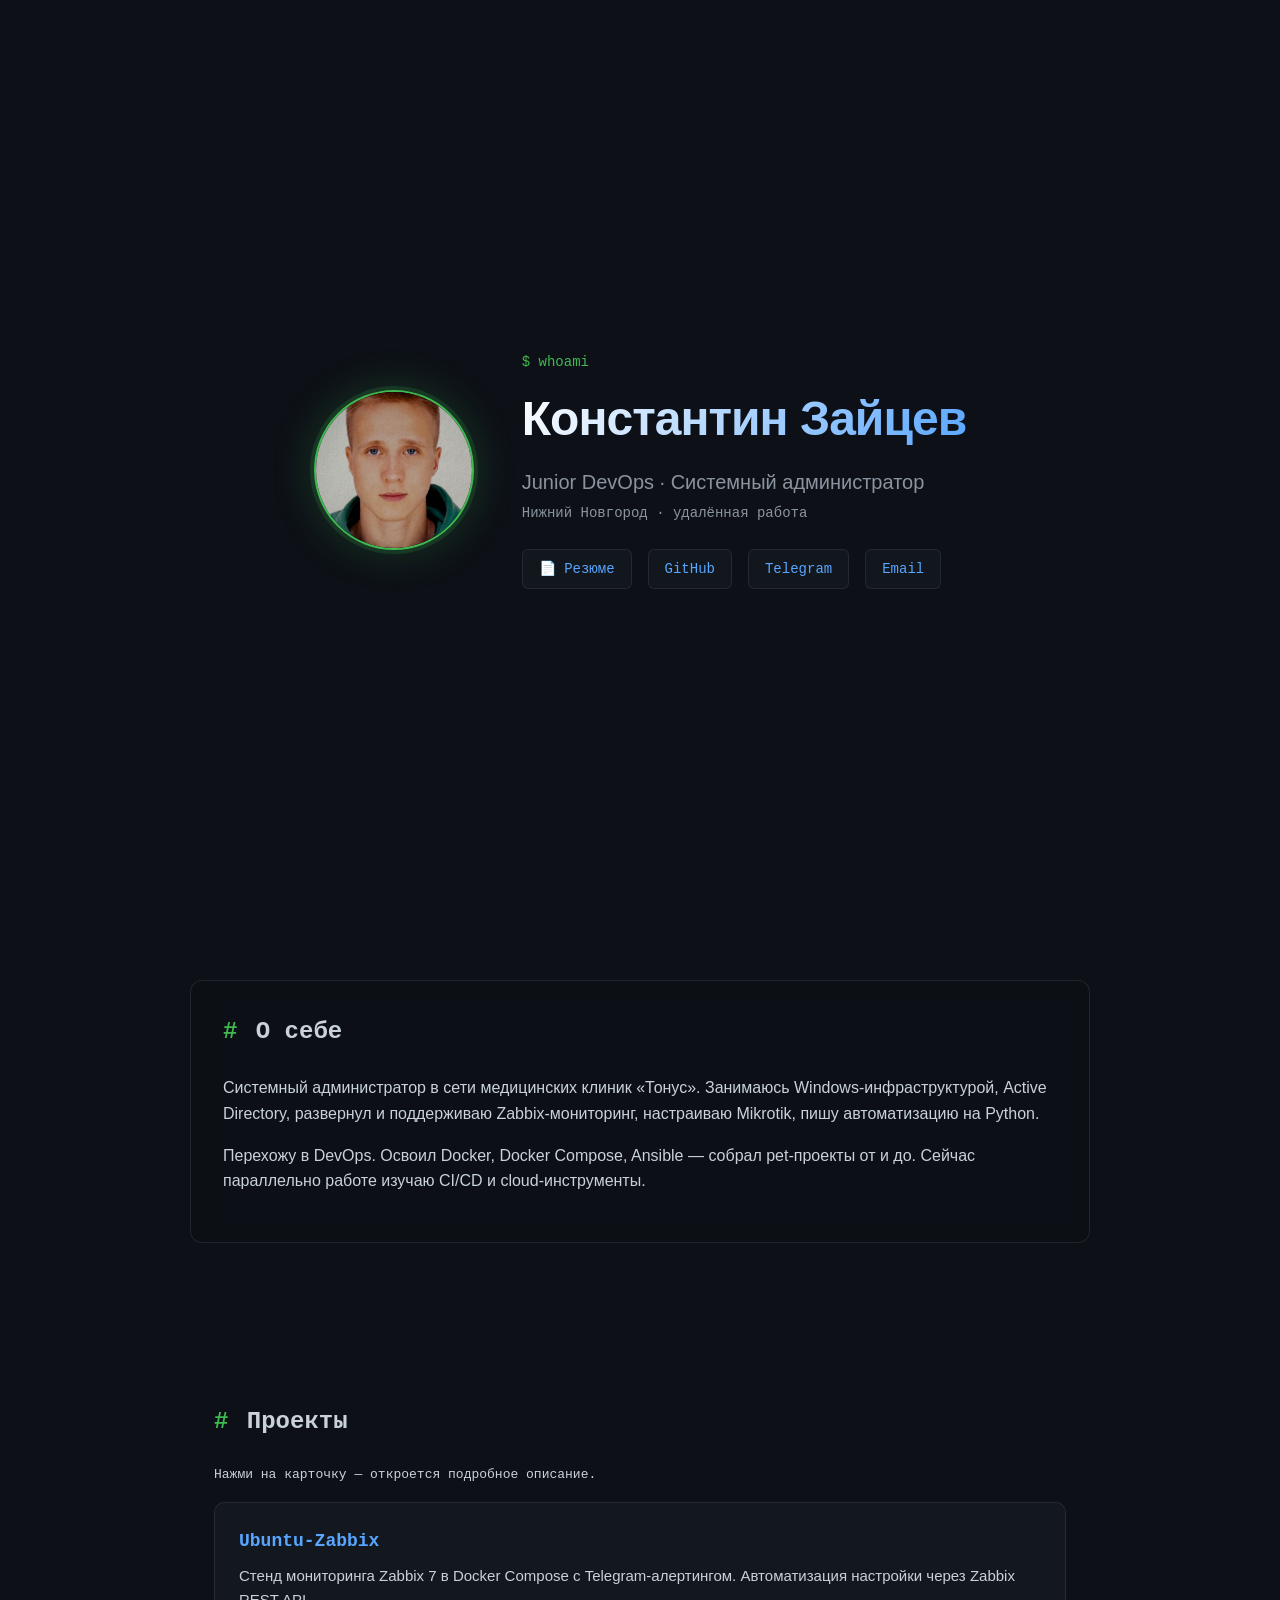
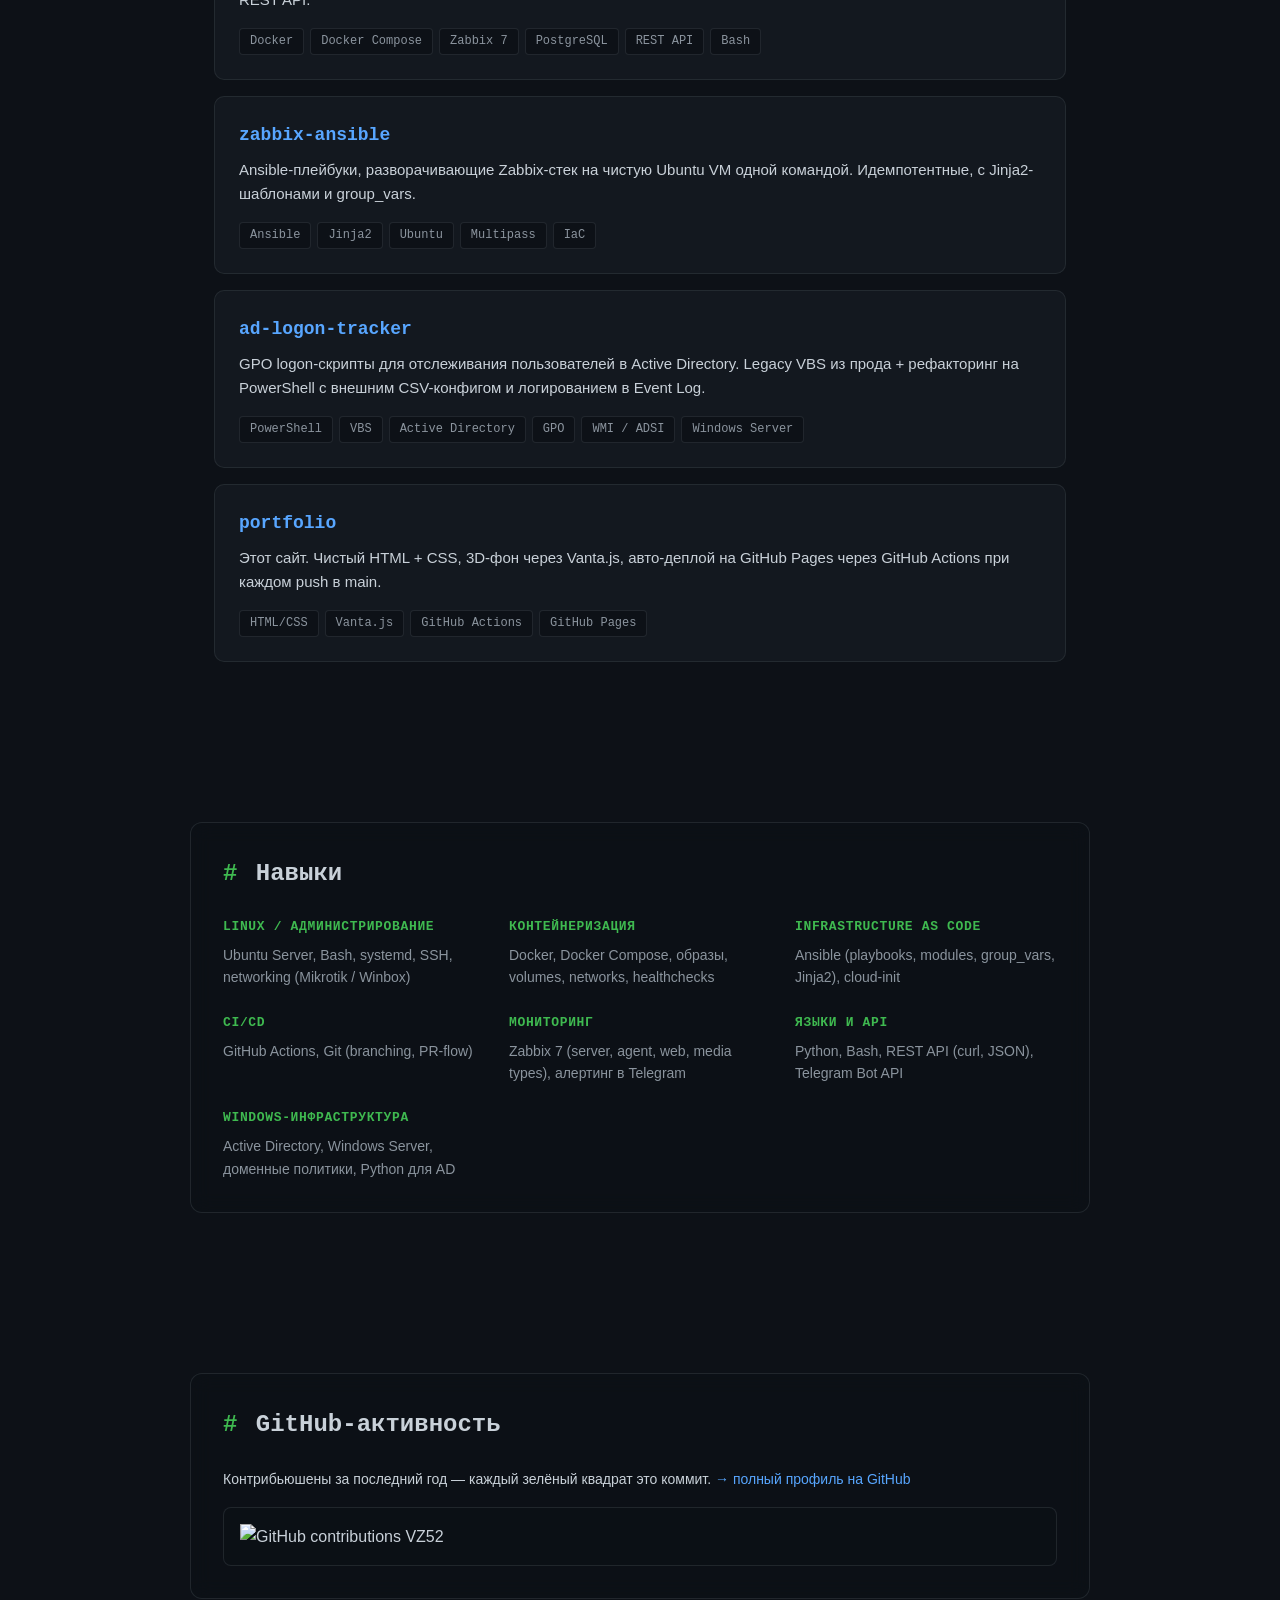
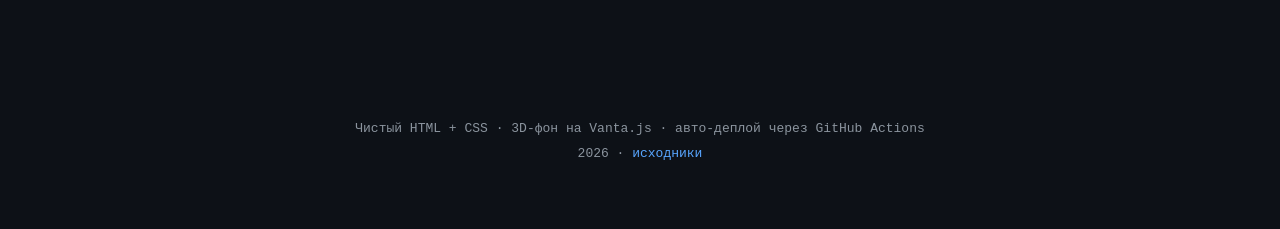
==== index.html @ 30f7f747 "Фавикон + страница резюме (cv.html) с выгрузкой в PDF - favicon.svg: зелёный $_ в стиле terminal pro" ====
<!DOCTYPE html>
<html lang="ru">
<head>
  <meta charset="UTF-8" />
  <meta name="viewport" content="width=device-width, initial-scale=1.0" />
  <title>Константин Зайцев — Junior DevOps</title>
  <meta name="description" content="Junior DevOps Engineer. Docker, Ansible, Zabbix, Linux." />
  <link rel="icon" type="image/svg+xml" href="favicon.svg" />
  <link rel="stylesheet" href="style.css" />
</head>
<body>

<!-- 3D-фон, рендерится через Vanta.js -->
<div id="vanta-bg"></div>

<header class="hero">
  <div class="container hero-grid">
    <img src="profile.jpg" alt="Константин Зайцев" class="avatar" />
    <div class="hero-text">
      <p class="prompt">$ whoami</p>
      <h1>Константин Зайцев</h1>
      <p class="role">Junior DevOps · Системный администратор</p>
      <p class="location">Нижний Новгород · удалённая работа</p>
      <nav class="links">
        <a href="cv.html" class="cv-link">📄 Резюме</a>
        <a href="https://github.com/VZ52" target="_blank" rel="noopener">GitHub</a>
        <a href="https://t.me/VZport" target="_blank" rel="noopener">Telegram</a>
        <a href="mailto:zkos3572@gmail.com">Email</a>
      </nav>
    </div>
  </div>
</header>

<section id="about" class="section">
  <div class="container">
    <h2><span class="hash">#</span> О себе</h2>
    <p>
      Системный администратор в сети медицинских клиник «Тонус». Занимаюсь
      Windows-инфраструктурой, Active Directory, развернул и поддерживаю
      Zabbix-мониторинг, настраиваю Mikrotik, пишу автоматизацию на Python.
    </p>
    <p>
      Перехожу в DevOps. Освоил Docker, Docker Compose, Ansible — собрал
      pet-проекты от и до. Сейчас параллельно работе изучаю CI/CD
      и cloud-инструменты.
    </p>
  </div>
</section>

<section id="projects" class="section">
  <div class="container">
    <h2><span class="hash">#</span> Проекты</h2>
    <p class="projects-hint">Нажми на карточку — откроется подробное описание.</p>
    <div class="cards">

      <button type="button" class="card" data-project="ubuntu-zabbix">
        <h3>Ubuntu-Zabbix</h3>
        <p class="card-desc">
          Стенд мониторинга Zabbix 7 в Docker Compose с Telegram-алертингом.
          Автоматизация настройки через Zabbix REST API.
        </p>
        <div class="tags">
          <span>Docker</span>
          <span>Docker Compose</span>
          <span>Zabbix 7</span>
          <span>PostgreSQL</span>
          <span>REST API</span>
          <span>Bash</span>
        </div>
      </button>

      <button type="button" class="card" data-project="zabbix-ansible">
        <h3>zabbix-ansible</h3>
        <p class="card-desc">
          Ansible-плейбуки, разворачивающие Zabbix-стек на чистую Ubuntu VM
          одной командой. Идемпотентные, с Jinja2-шаблонами и group_vars.
        </p>
        <div class="tags">
          <span>Ansible</span>
          <span>Jinja2</span>
          <span>Ubuntu</span>
          <span>Multipass</span>
          <span>IaC</span>
        </div>
      </button>

      <button type="button" class="card" data-project="ad-logon-tracker">
        <h3>ad-logon-tracker</h3>
        <p class="card-desc">
          GPO logon-скрипты для отслеживания пользователей в Active Directory.
          Legacy VBS из прода + рефакторинг на PowerShell с внешним
          CSV-конфигом и логированием в Event Log.
        </p>
        <div class="tags">
          <span>PowerShell</span>
          <span>VBS</span>
          <span>Active Directory</span>
          <span>GPO</span>
          <span>WMI / ADSI</span>
          <span>Windows Server</span>
        </div>
      </button>

      <button type="button" class="card" data-project="portfolio">
        <h3>portfolio</h3>
        <p class="card-desc">
          Этот сайт. Чистый HTML + CSS, 3D-фон через Vanta.js, авто-деплой на
          GitHub Pages через GitHub Actions при каждом push в main.
        </p>
        <div class="tags">
          <span>HTML/CSS</span>
          <span>Vanta.js</span>
          <span>GitHub Actions</span>
          <span>GitHub Pages</span>
        </div>
      </button>

    </div>
  </div>
</section>

<section id="skills" class="section">
  <div class="container">
    <h2><span class="hash">#</span> Навыки</h2>
    <div class="skills">
      <div class="skill-group">
        <h4>Linux / администрирование</h4>
        <p>Ubuntu Server, Bash, systemd, SSH, networking (Mikrotik / Winbox)</p>
      </div>
      <div class="skill-group">
        <h4>Контейнеризация</h4>
        <p>Docker, Docker Compose, образы, volumes, networks, healthchecks</p>
      </div>
      <div class="skill-group">
        <h4>Infrastructure as Code</h4>
        <p>Ansible (playbooks, modules, group_vars, Jinja2), cloud-init</p>
      </div>
      <div class="skill-group">
        <h4>CI/CD</h4>
        <p>GitHub Actions, Git (branching, PR-flow)</p>
      </div>
      <div class="skill-group">
        <h4>Мониторинг</h4>
        <p>Zabbix 7 (server, agent, web, media types), алертинг в Telegram</p>
      </div>
      <div class="skill-group">
        <h4>Языки и API</h4>
        <p>Python, Bash, REST API (curl, JSON), Telegram Bot API</p>
      </div>
      <div class="skill-group">
        <h4>Windows-инфраструктура</h4>
        <p>Active Directory, Windows Server, доменные политики, Python для AD</p>
      </div>
    </div>
  </div>
</section>

<section id="activity" class="section">
  <div class="container">
    <h2><span class="hash">#</span> GitHub-активность</h2>
    <p class="activity-sub">
      Контрибьюшены за последний год — каждый зелёный квадрат это коммит.
      <a href="https://github.com/VZ52" target="_blank" rel="noopener">→ полный профиль на GitHub</a>
    </p>
    <div class="chart-wrap">
      <img
        src="https://ghchart.rshah.org/3fb950/VZ52"
        alt="GitHub contributions VZ52"
        class="contrib-chart"
      />
    </div>
  </div>
</section>

<footer class="footer">
  <div class="container">
    <p>Чистый HTML + CSS · 3D-фон на Vanta.js · авто-деплой через GitHub Actions</p>
    <p>2026 · <a href="https://github.com/VZ52/portfolio" target="_blank" rel="noopener">исходники</a></p>
  </div>
</footer>

<!-- Модалка с подробным описанием проекта -->
<div id="modal" class="modal-overlay" aria-hidden="true">
  <div class="modal" role="dialog" aria-modal="true" aria-labelledby="modal-title">
    <button class="modal-close" aria-label="Закрыть">×</button>
    <h3 id="modal-title"></h3>
    <p id="modal-desc"></p>
    <div id="modal-features"></div>
    <div id="modal-stack"></div>
    <a id="modal-github" class="modal-github-btn" href="#" target="_blank" rel="noopener">
      Открыть на GitHub →
    </a>
  </div>
</div>

<!-- Three.js + Vanta.js NET для 3D-анимированного фона -->
<script src="https://cdnjs.cloudflare.com/ajax/libs/three.js/r134/three.min.js"></script>
<script src="https://cdn.jsdelivr.net/npm/vanta@latest/dist/vanta.net.min.js"></script>
<script>
  VANTA.NET({
    el: "#vanta-bg",
    mouseControls: true,
    touchControls: true,
    gyroControls: false,
    minHeight: 200.00,
    minWidth: 200.00,
    scale: 1.00,
    scaleMobile: 1.00,
    color: 0x3fb950,
    backgroundColor: 0x0d1117,
    points: 10.00,
    maxDistance: 22.00,
    spacing: 18.00,
    showDots: true
  });
</script>

<!-- Модалка проектов -->
<script>
  // Данные проектов — то, что появится в модалке при клике
  const PROJECTS = {
    'ubuntu-zabbix': {
      title: 'Ubuntu-Zabbix',
      desc: 'Полноценный production-ready стек мониторинга на Zabbix 7, разворачиваемый одной командой через Docker Compose. Pet-версия мониторинга, который я разворачивал на работе, с доведённым до конца Telegram-алертингом — на проде до него не дошли из-за бюджетного ограничения на прокси.',
      features: [
        'docker-compose.yml: 4 сервиса (PostgreSQL, Zabbix server, web на nginx+php, agent2), healthcheck, именованный том для данных БД',
        'Переменные окружения через .env (gitignored), пароли никогда не попадают в репозиторий',
        'Telegram-алертинг через встроенный webhook media type Zabbix',
        'Bash-скрипт setup-telegram-action.sh — настройка action через Zabbix REST API, идемпотентный',
        'README с архитектурной схемой и пошаговой инструкцией'
      ],
      stack: ['Docker', 'Docker Compose', 'Zabbix 7', 'PostgreSQL 15', 'nginx', 'Bash', 'REST API', 'Telegram Bot API'],
      github: 'https://github.com/VZ52/Ubuntu-Zabbix'
    },

    'zabbix-ansible': {
      title: 'zabbix-ansible',
      desc: 'Ansible-плейбуки, которые разворачивают Zabbix-стек из проекта Ubuntu-Zabbix на чистую Ubuntu-машину. После одной команды получаем готовый мониторинг с Telegram-алертингом — никаких ручных шагов.',
      features: [
        'install-docker.yml: установка Docker через get.docker.com, добавление пользователя в группу docker, включение сервиса. Идемпотентно',
        'deploy-zabbix.yml: apt + git clone + template (Jinja2) → .env + docker compose up + uri-проверка готовности веб-интерфейса с retries',
        'group_vars: переменные группы хостов с .example-версией для безопасной публикации',
        'inventory.ini + ansible.cfg: декларативная конфигурация подключения по SSH',
        'Локальная Ubuntu VM поднимается через multipass для тестов'
      ],
      stack: ['Ansible', 'Jinja2', 'Multipass', 'cloud-init', 'Ubuntu 26.04', 'YAML'],
      github: 'https://github.com/VZ52/zabbix-ansible'
    },

    'ad-logon-tracker': {
      title: 'ad-logon-tracker',
      desc: 'Реальная задача с работы: отслеживать, кто на каком ПК в какой клинике сейчас сидит. При входе пользователя в домен скрипт определяет площадку по IP, записывает её и имя пользователя в AD-атрибут description компьютера. Сисадмин в AD Users & Computers одним взглядом видит всю картину.',
      features: [
        'legacy/: 3 обезличенных VBS-скрипта из прода (CompName, writeCompDesc_logon, writeCompDesc_logoff)',
        'v2/Write-AdComputerSite.ps1: рефакторинг на PowerShell',
        'Убран глобальный On Error Resume Next, который глушил все ошибки',
        'Маппинг подсетей вынесен во внешний CSV — добавление новой площадки больше не требует правки кода',
        'Логирование в Windows Event Log (источник AD-LogonTracker)',
        'Logon и Logoff объединены в один скрипт с параметром -Action'
      ],
      stack: ['PowerShell', 'VBS', 'Active Directory', 'GPO', 'WMI', 'ADSI', 'LDAP', 'Windows Server'],
      github: 'https://github.com/VZ52/ad-logon-tracker'
    },

    'portfolio': {
      title: 'portfolio',
      desc: 'Этот сайт. Без сборщиков, без npm — чистый HTML, CSS и капля JS. Зато с настоящим CI/CD: каждый push в main автоматически деплоится на GitHub Pages через GitHub Actions примерно за 20 секунд.',
      features: [
        '.github/workflows/deploy.yml: workflow на actions/checkout + actions/configure-pages + actions/deploy-pages',
        'Триггер: push в main + ручной запуск через workflow_dispatch',
        '3D-анимированный фон через Vanta.js (Three.js под капотом)',
        'GitHub contributions chart встроен с ghchart.rshah.org — обновляется автоматически',
        'Полная адаптивность под мобильные'
      ],
      stack: ['HTML', 'CSS', 'JavaScript', 'Vanta.js', 'GitHub Actions', 'GitHub Pages'],
      github: 'https://github.com/VZ52/portfolio'
    }
  };

  const modal       = document.getElementById('modal');
  const modalTitle  = document.getElementById('modal-title');
  const modalDesc   = document.getElementById('modal-desc');
  const modalFeats  = document.getElementById('modal-features');
  const modalStack  = document.getElementById('modal-stack');
  const modalGithub = document.getElementById('modal-github');
  const modalClose  = modal.querySelector('.modal-close');

  function openModal(slug) {
    const p = PROJECTS[slug];
    if (!p) return;
    modalTitle.textContent = p.title;
    modalDesc.textContent  = p.desc;
    modalFeats.innerHTML   = '<h4>Что внутри</h4><ul>' +
      p.features.map(f => '<li>' + f + '</li>').join('') + '</ul>';
    modalStack.innerHTML   = '<h4>Стек</h4><div class="tags">' +
      p.stack.map(s => '<span>' + s + '</span>').join('') + '</div>';
    modalGithub.href = p.github;
    modal.classList.add('open');
    modal.setAttribute('aria-hidden', 'false');
    document.body.style.overflow = 'hidden';
  }
  function closeModal() {
    modal.classList.remove('open');
    modal.setAttribute('aria-hidden', 'true');
    document.body.style.overflow = '';
  }

  document.querySelectorAll('.card[data-project]').forEach(card => {
    card.addEventListener('click', () => openModal(card.dataset.project));
  });
  modalClose.addEventListener('click', closeModal);
  modal.addEventListener('click', (e) => { if (e.target === modal) closeModal(); });
  document.addEventListener('keydown', (e) => { if (e.key === 'Escape') closeModal(); });
</script>

</body>
</html>
---- style.css ----
/* Палитра */
:root {
  --bg:        #0d1117;
  --bg-card:   #161b22;
  --border:   rgba(48, 54, 61, 0.6);
  --text:      #c9d1d9;
  --text-dim:  #8b949e;
  --accent:    #58a6ff;
  --green:     #3fb950;
  --mono:      'SF Mono', Monaco, Menlo, Consolas, 'Liberation Mono', monospace;
  --sans:      -apple-system, BlinkMacSystemFont, 'Segoe UI', Roboto, sans-serif;
}

* { box-sizing: border-box; margin: 0; padding: 0; }

html, body { height: 100%; }

body {
  background: var(--bg);
  color: var(--text);
  font-family: var(--sans);
  font-size: 16px;
  line-height: 1.6;
  -webkit-font-smoothing: antialiased;
  position: relative;
  overflow-x: hidden;
}

/* 3D-фон */
#vanta-bg {
  position: fixed;
  top: 0; left: 0; right: 0; bottom: 0;
  z-index: 0;
}

header, section, footer {
  position: relative;
  z-index: 1;
}

a { color: var(--accent); text-decoration: none; transition: color 0.2s; }
a:hover { color: var(--green); text-decoration: underline; }

.container {
  max-width: 900px;
  margin: 0 auto;
  padding: 0 24px;
}

/* HERO */
.hero {
  padding: 120px 0 80px;
  min-height: 100vh;
  display: flex;
  align-items: center;
}
.hero-grid {
  display: grid;
  grid-template-columns: auto 1fr;
  gap: 48px;
  align-items: center;
}
.avatar {
  width: 160px;
  height: 160px;
  border-radius: 50%;
  object-fit: cover;
  border: 2px solid var(--green);
  box-shadow:
    0 0 0 4px rgba(63, 185, 80, 0.15),
    0 0 40px rgba(63, 185, 80, 0.25);
  transition: transform 0.3s, box-shadow 0.3s;
}
.avatar:hover {
  transform: scale(1.03);
  box-shadow:
    0 0 0 4px rgba(63, 185, 80, 0.25),
    0 0 60px rgba(63, 185, 80, 0.4);
}
.hero .prompt {
  font-family: var(--mono);
  color: var(--green);
  font-size: 14px;
  margin-bottom: 8px;
}
.hero h1 {
  font-size: 48px;
  font-weight: 700;
  letter-spacing: -0.02em;
  margin-bottom: 8px;
  background: linear-gradient(120deg, #fff, var(--accent));
  -webkit-background-clip: text;
  background-clip: text;
  color: transparent;
}
.hero .role {
  font-size: 20px;
  color: var(--text-dim);
  margin-bottom: 4px;
}
.hero .location {
  font-size: 14px;
  color: var(--text-dim);
  font-family: var(--mono);
  margin-bottom: 24px;
}
.hero .links {
  display: flex;
  gap: 16px;
  flex-wrap: wrap;
  font-family: var(--mono);
  font-size: 14px;
}
.hero .links a {
  padding: 8px 16px;
  border: 1px solid var(--border);
  border-radius: 6px;
  background: rgba(22, 27, 34, 0.7);
  backdrop-filter: blur(8px);
  transition: all 0.2s;
}
.hero .links a:hover {
  background: rgba(63, 185, 80, 0.15);
  border-color: var(--green);
  text-decoration: none;
}

/* SECTIONS */
.section {
  padding: 80px 0;
}
.section h2 {
  font-size: 24px;
  font-weight: 600;
  margin-bottom: 24px;
  font-family: var(--mono);
}
.section h2 .hash {
  color: var(--green);
  margin-right: 4px;
}
.section p {
  color: var(--text);
  margin-bottom: 16px;
}

#about > .container,
#skills > .container,
#activity > .container {
  background: rgba(13, 17, 23, 0.6);
  backdrop-filter: blur(10px);
  border-radius: 12px;
  padding: 32px;
  border: 1px solid var(--border);
}

/* CARDS (теперь это <button>) */
.projects-hint {
  color: var(--text-dim);
  font-size: 13px;
  font-family: var(--mono);
  margin-bottom: 16px;
}
.cards {
  display: grid;
  gap: 16px;
}
.card {
  display: block;
  width: 100%;
  text-align: left;
  background: rgba(22, 27, 34, 0.85);
  backdrop-filter: blur(10px);
  border: 1px solid var(--border);
  border-radius: 10px;
  padding: 24px;
  color: var(--text);
  font: inherit;
  cursor: pointer;
  transition: all 0.25s;
}
.card:hover {
  border-color: var(--accent);
  background: rgba(22, 27, 34, 0.95);
  transform: translateY(-3px);
  box-shadow: 0 8px 30px rgba(88, 166, 255, 0.15);
}
.card h3 {
  font-family: var(--mono);
  font-size: 18px;
  color: var(--accent);
  margin-bottom: 8px;
}
.card-desc {
  color: var(--text-dim);
  font-size: 15px;
  margin-bottom: 16px;
}
.tags {
  display: flex;
  flex-wrap: wrap;
  gap: 6px;
}
.tags span {
  background: rgba(13, 17, 23, 0.8);
  border: 1px solid var(--border);
  border-radius: 4px;
  padding: 3px 10px;
  font-family: var(--mono);
  font-size: 12px;
  color: var(--text-dim);
}

/* SKILLS */
.skills {
  display: grid;
  grid-template-columns: repeat(auto-fit, minmax(240px, 1fr));
  gap: 24px;
}
.skill-group h4 {
  font-family: var(--mono);
  font-size: 13px;
  color: var(--green);
  margin-bottom: 6px;
  text-transform: uppercase;
  letter-spacing: 0.05em;
}
.skill-group p {
  font-size: 14px;
  color: var(--text-dim);
  margin-bottom: 0;
}

/* GITHUB ACTIVITY */
.activity-sub {
  color: var(--text-dim);
  font-size: 14px;
  margin-bottom: 24px;
}
.chart-wrap {
  overflow-x: auto;
  margin-bottom: 0;
  padding: 16px;
  background: rgba(13, 17, 23, 0.5);
  border-radius: 8px;
  border: 1px solid var(--border);
}
.contrib-chart {
  display: block;
  width: 100%;
  min-width: 600px;
  height: auto;
}

/* FOOTER */
.footer {
  padding: 40px 0 60px;
  color: var(--text-dim);
  font-size: 13px;
  font-family: var(--mono);
  text-align: center;
}
.footer p { margin-bottom: 4px; }

/* МОДАЛКА */
.modal-overlay {
  position: fixed;
  top: 0; left: 0; right: 0; bottom: 0;
  background: rgba(0, 0, 0, 0.75);
  backdrop-filter: blur(6px);
  z-index: 100;
  display: none;
  align-items: center;
  justify-content: center;
  padding: 24px;
  animation: fadeIn 0.2s ease-out;
}
.modal-overlay.open { display: flex; }
@keyframes fadeIn { from { opacity: 0; } to { opacity: 1; } }

.modal {
  background: rgba(22, 27, 34, 0.98);
  border: 1px solid var(--border);
  border-radius: 12px;
  padding: 32px;
  max-width: 700px;
  width: 100%;
  max-height: 90vh;
  overflow-y: auto;
  position: relative;
  box-shadow: 0 20px 60px rgba(0, 0, 0, 0.5);
  animation: slideUp 0.25s ease-out;
}
@keyframes slideUp {
  from { opacity: 0; transform: translateY(20px) scale(0.98); }
  to   { opacity: 1; transform: translateY(0) scale(1); }
}

.modal-close {
  position: absolute;
  top: 12px; right: 16px;
  background: transparent;
  border: none;
  color: var(--text-dim);
  font-size: 28px;
  line-height: 1;
  cursor: pointer;
  padding: 4px 8px;
  border-radius: 4px;
  transition: all 0.2s;
}
.modal-close:hover {
  color: var(--text);
  background: rgba(255,255,255,0.05);
}

.modal h3 {
  font-family: var(--mono);
  font-size: 24px;
  color: var(--accent);
  margin-bottom: 12px;
}
.modal > p {
  color: var(--text);
  margin-bottom: 20px;
}
.modal h4 {
  font-family: var(--mono);
  font-size: 13px;
  color: var(--green);
  text-transform: uppercase;
  letter-spacing: 0.05em;
  margin: 20px 0 10px;
}
.modal ul {
  list-style: none;
  padding: 0;
  margin: 0;
}
.modal ul li {
  color: var(--text-dim);
  font-size: 14px;
  padding: 6px 0 6px 18px;
  position: relative;
  line-height: 1.5;
}
.modal ul li::before {
  content: '▸';
  color: var(--green);
  position: absolute;
  left: 0;
  top: 6px;
}

.modal-github-btn {
  display: inline-block;
  margin-top: 24px;
  padding: 10px 20px;
  background: var(--accent);
  color: var(--bg);
  font-family: var(--mono);
  font-size: 14px;
  font-weight: 600;
  border-radius: 6px;
  transition: all 0.2s;
}
.modal-github-btn:hover {
  background: var(--green);
  color: var(--bg);
  text-decoration: none;
  transform: translateY(-1px);
}

/* MOBILE */
@media (max-width: 700px) {
  .hero { padding: 60px 0 40px; min-height: auto; }
  .hero-grid {
    grid-template-columns: 1fr;
    gap: 24px;
    text-align: center;
    justify-items: center;
  }
  .avatar { width: 120px; height: 120px; }
  .hero h1 { font-size: 36px; }
  .hero .role { font-size: 18px; }
  .hero .links { justify-content: center; }
  .section { padding: 50px 0; }
  #about > .container,
  #skills > .container { padding: 20px; }

  /* GitHub-активность скрыта на мобильных — граф слишком широкий и нечитаемый */
  #activity { display: none; }

  /* Модалка на мобильном */
  .modal { padding: 24px 20px; }
  .modal h3 { font-size: 20px; }
  .modal-close { top: 8px; right: 12px; font-size: 24px; }
}
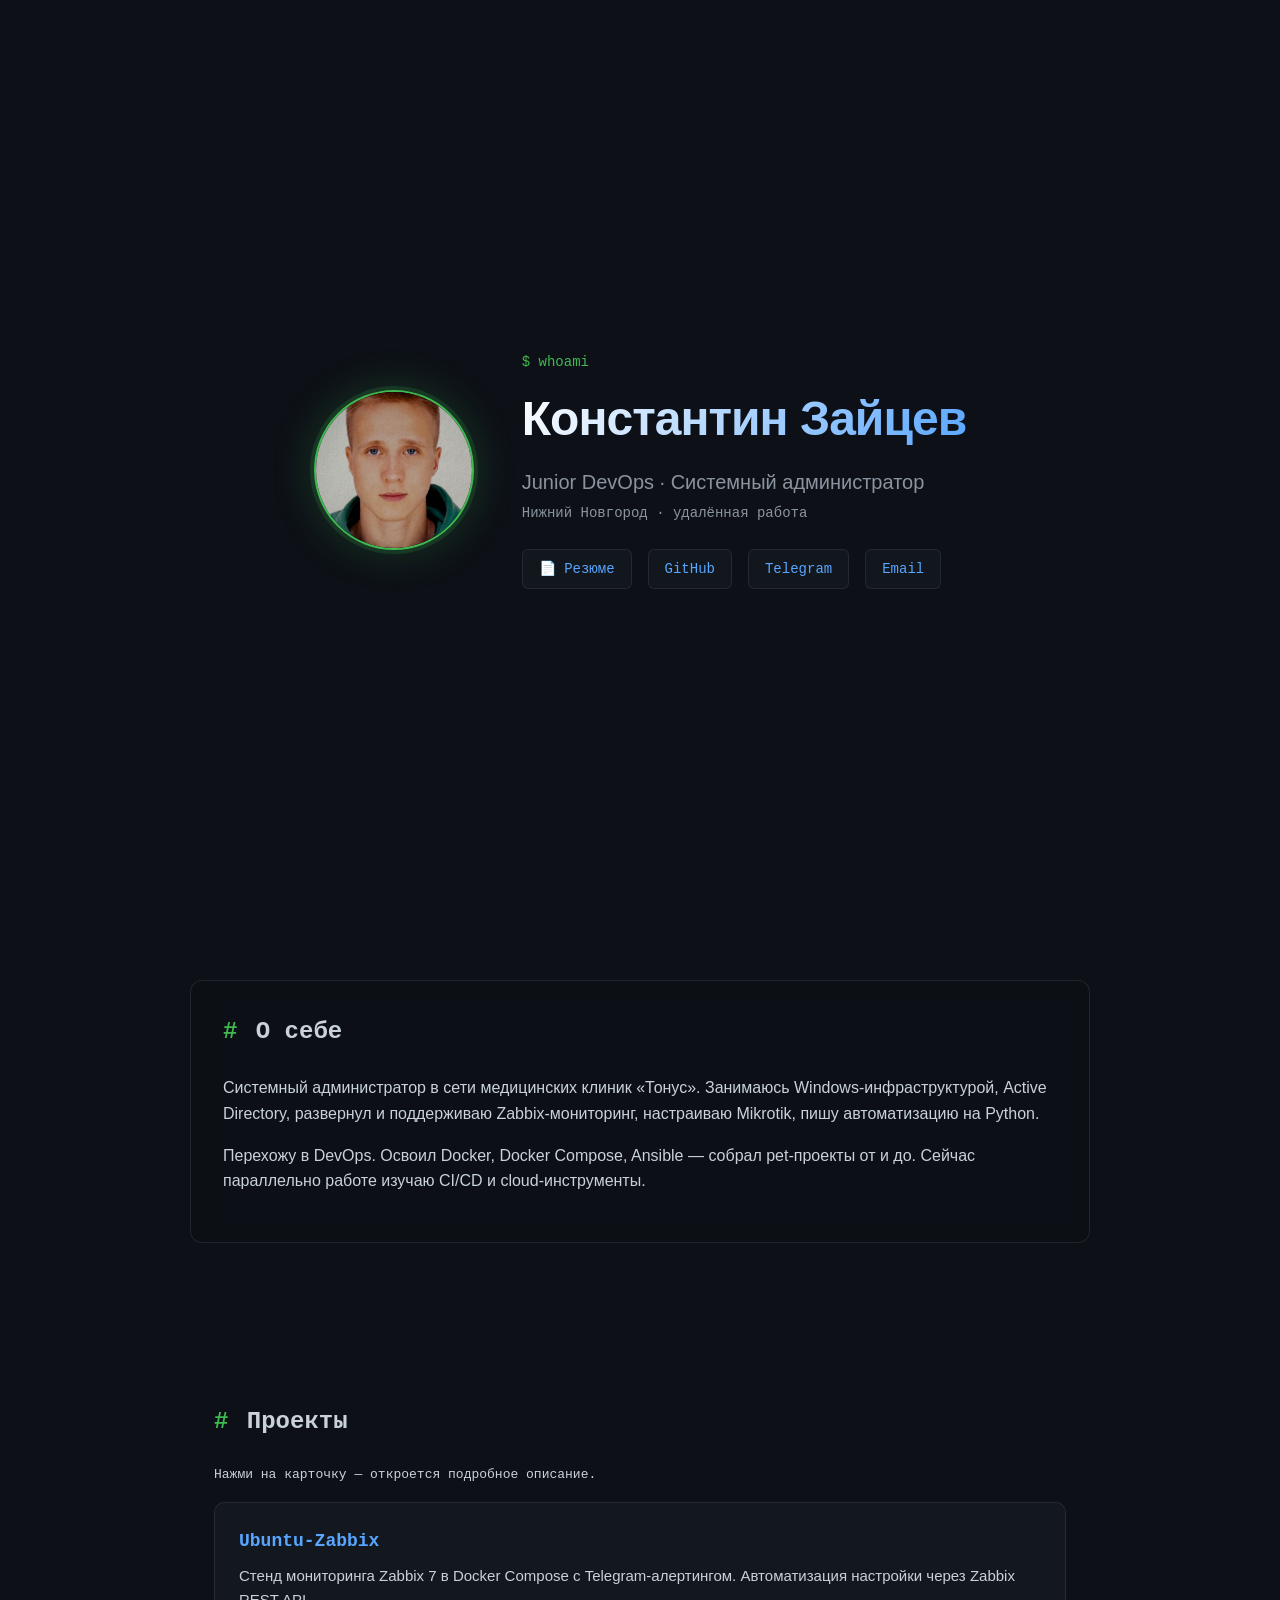
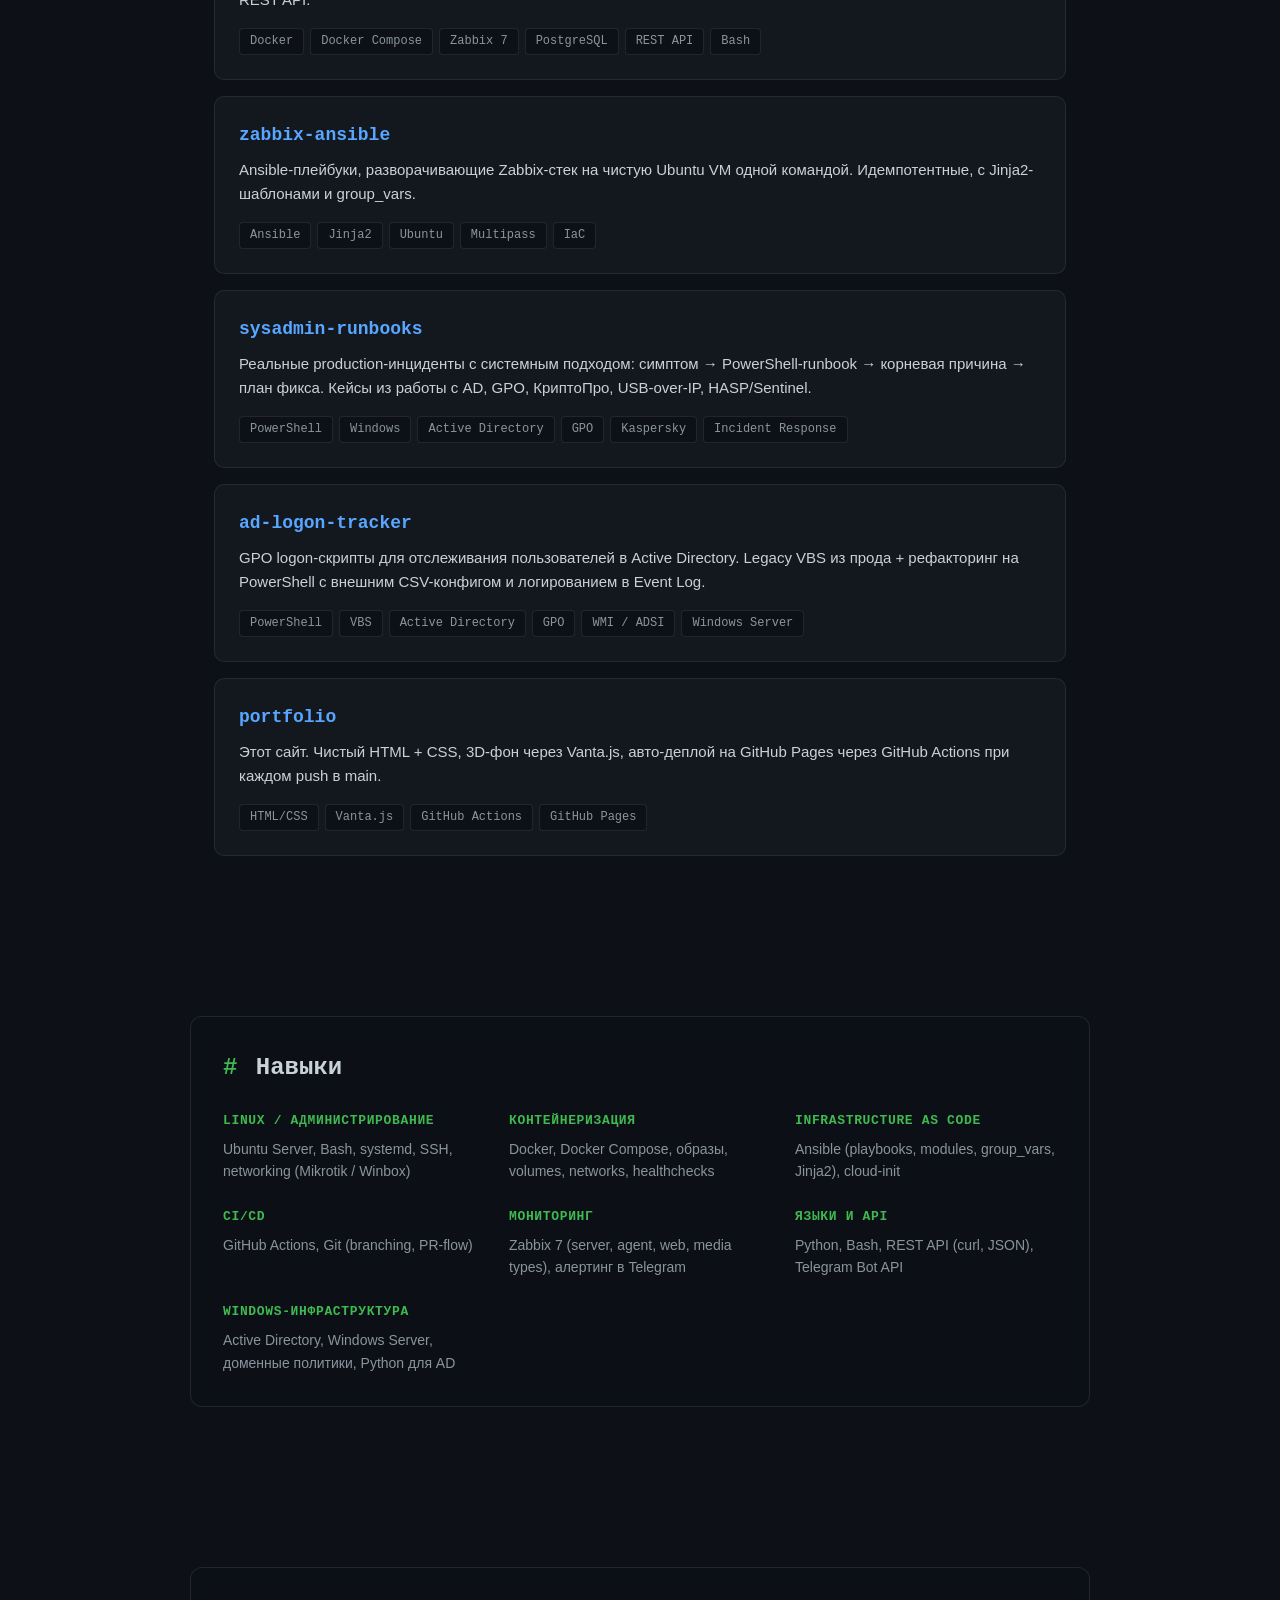
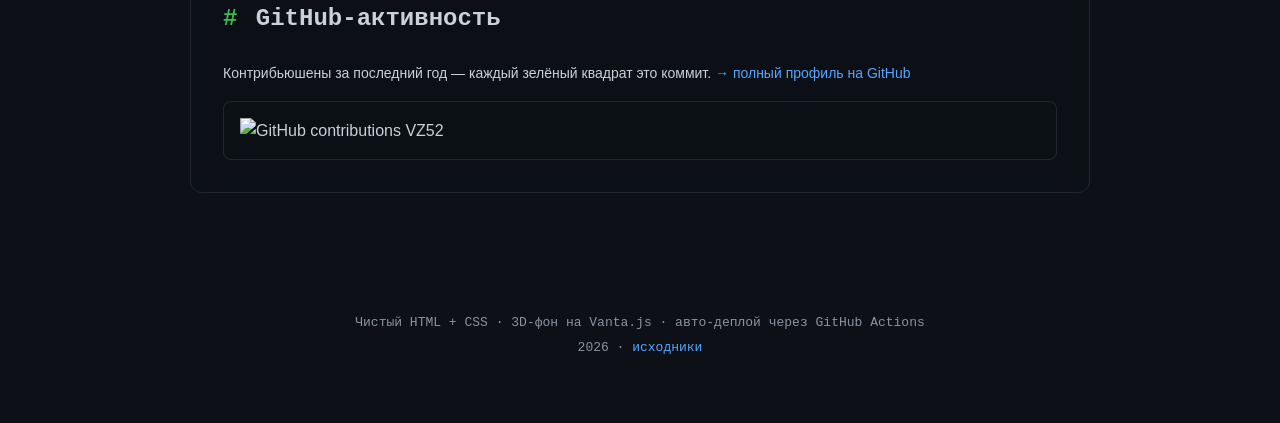
==== commit cf53f7c0: "Добавил карточку sysadmin-runbooks в проекты" ====
--- a/index.html
+++ b/index.html
@@ -6,6 +6,9 @@
   <title>Константин Зайцев — Junior DevOps</title>
   <meta name="description" content="Junior DevOps Engineer. Docker, Ansible, Zabbix, Linux." />
   <link rel="icon" type="image/svg+xml" href="favicon.svg" />
+  <link rel="icon" type="image/png" sizes="32x32" href="favicon-32.png" />
+  <link rel="icon" type="image/png" sizes="192x192" href="favicon-192.png" />
+  <link rel="apple-touch-icon" sizes="192x192" href="favicon-192.png" />
   <link rel="stylesheet" href="style.css" />
 </head>
 <body>
@@ -22,7 +25,7 @@
       <p class="role">Junior DevOps · Системный администратор</p>
       <p class="location">Нижний Новгород · удалённая работа</p>
       <nav class="links">
-        <a href="cv.html" class="cv-link">📄 Резюме</a>
+        <a href="Konstantin_Zaitsev_CV.pdf" download>📄 Резюме</a>
         <a href="https://github.com/VZ52" target="_blank" rel="noopener">GitHub</a>
         <a href="https://t.me/VZport" target="_blank" rel="noopener">Telegram</a>
         <a href="mailto:zkos3572@gmail.com">Email</a>
@@ -81,6 +84,23 @@
           <span>Ubuntu</span>
           <span>Multipass</span>
           <span>IaC</span>
+        </div>
+      </button>
+
+      <button type="button" class="card" data-project="sysadmin-runbooks">
+        <h3>sysadmin-runbooks</h3>
+        <p class="card-desc">
+          Реальные production-инциденты с системным подходом: симптом →
+          PowerShell-runbook → корневая причина → план фикса. Кейсы из работы
+          с AD, GPO, КриптоПро, USB-over-IP, HASP/Sentinel.
+        </p>
+        <div class="tags">
+          <span>PowerShell</span>
+          <span>Windows</span>
+          <span>Active Directory</span>
+          <span>GPO</span>
+          <span>Kaspersky</span>
+          <span>Incident Response</span>
         </div>
       </button>
 
@@ -247,6 +267,21 @@
       github: 'https://github.com/VZ52/zabbix-ansible'
     },
 
+    'sysadmin-runbooks': {
+      title: 'sysadmin-runbooks',
+      desc: 'Сборник реальных production-инцидентов с системным подходом к диагностике: симптом → гипотезы → PowerShell-runbook → корневая причина → план фикса. Кейсы из практики работы сисадмином в сети из 33 клиник.',
+      features: [
+        'Runbook 01: «Не грузится ЛК ФНС» — диагностика связки КриптоПро + Chrome GPO ExtensionInstallBlocklist + Kaspersky Security Center',
+        'Runbook 02: «BSOD 0x3B на ПК программиста 1С» — корреляция событий Kernel-Power 41, анализ минидампа, конфликт HASP-драйверов 2020 года с USB-over-IP клиентом',
+        'diagnose-crypto-stack.ps1: один проход показывает CSP/токены/расширения/политики Chrome',
+        'diagnose-bsod.ps1: журналы событий + WHEA + минидампы + история shutdown за раз',
+        'parse-minidump.ps1: парсер .dmp без WinDbg, на чистом PowerShell',
+        'list-installed-changes.ps1: что менялось за N дней (HotFix/программы/драйверы)'
+      ],
+      stack: ['PowerShell', 'Windows Server', 'Active Directory', 'GPO', 'Kaspersky', 'KriptoPro', 'Event Log', 'Incident Response'],
+      github: 'https://github.com/VZ52/sysadmin-runbooks'
+    },
+
     'ad-logon-tracker': {
       title: 'ad-logon-tracker',
       desc: 'Реальная задача с работы: отслеживать, кто на каком ПК в какой клинике сейчас сидит. При входе пользователя в домен скрипт определяет площадку по IP, записывает её и имя пользователя в AD-атрибут description компьютера. Сисадмин в AD Users & Computers одним взглядом видит всю картину.',
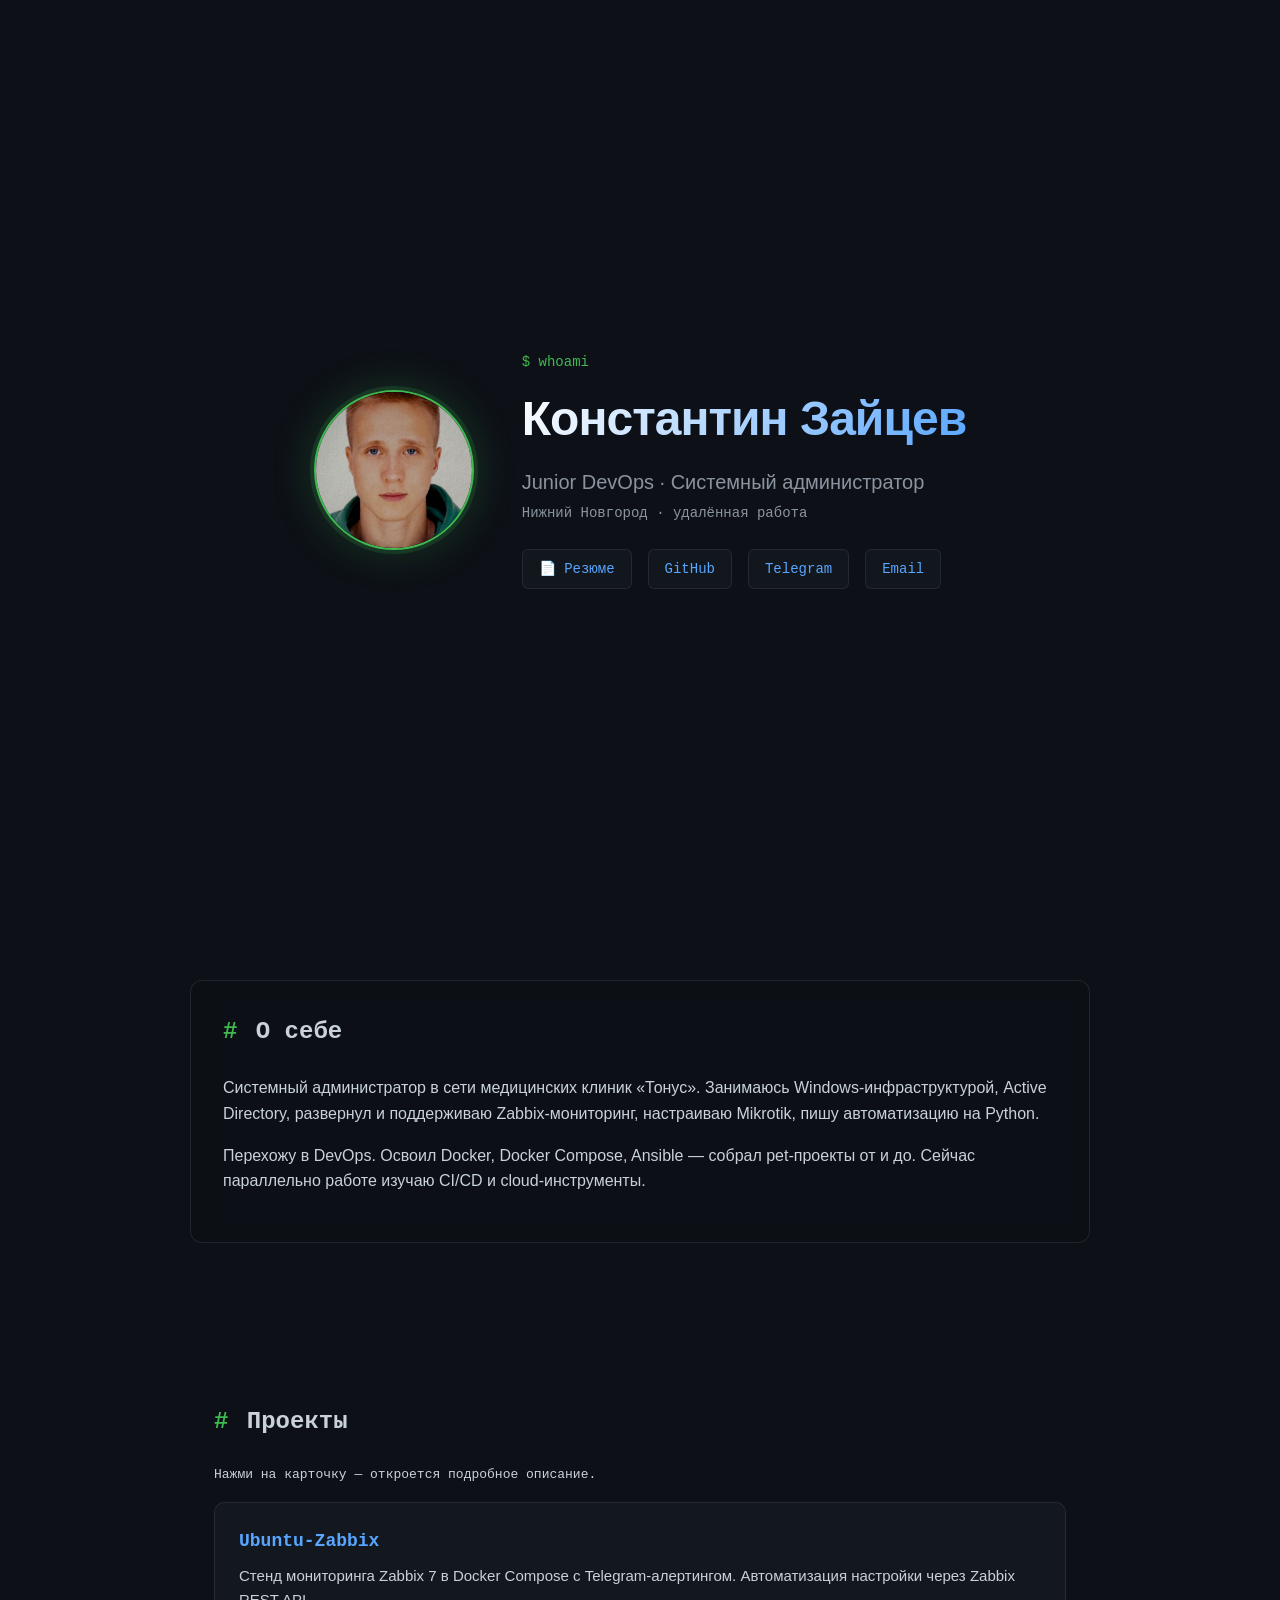
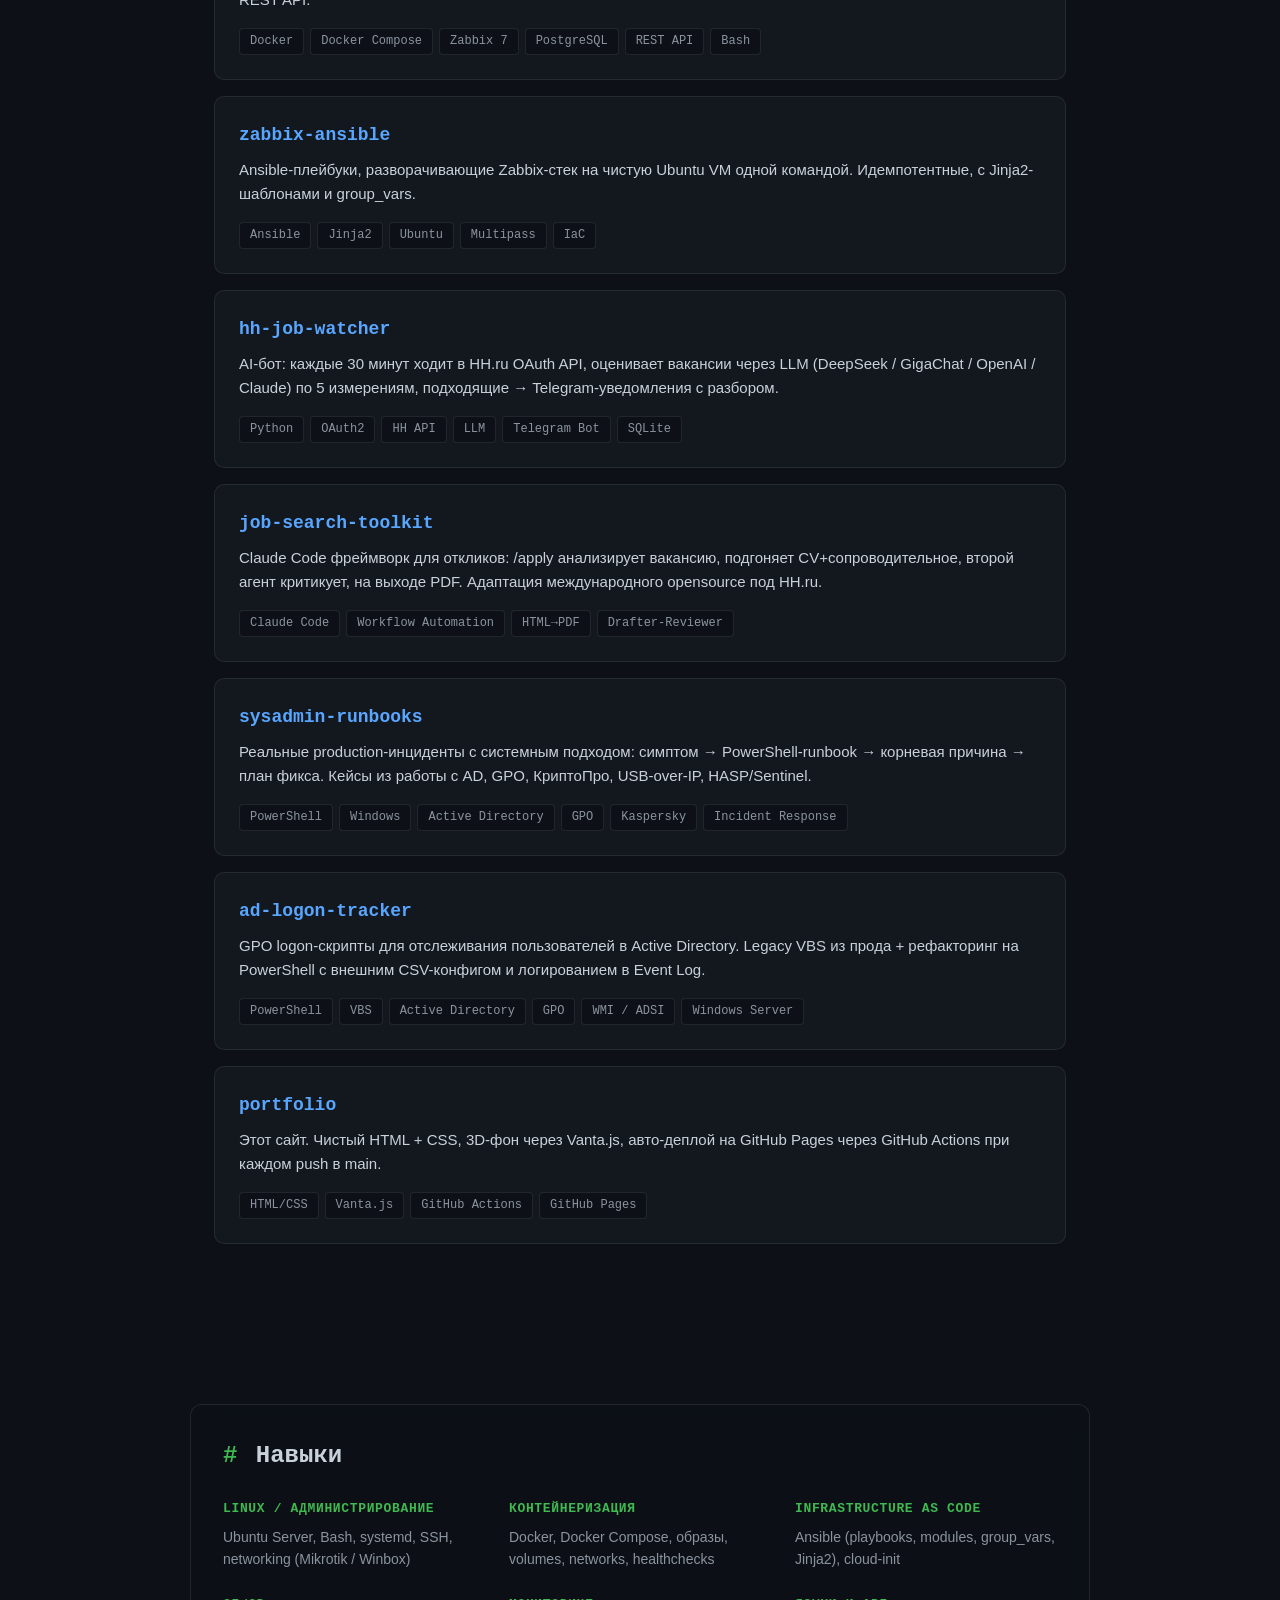
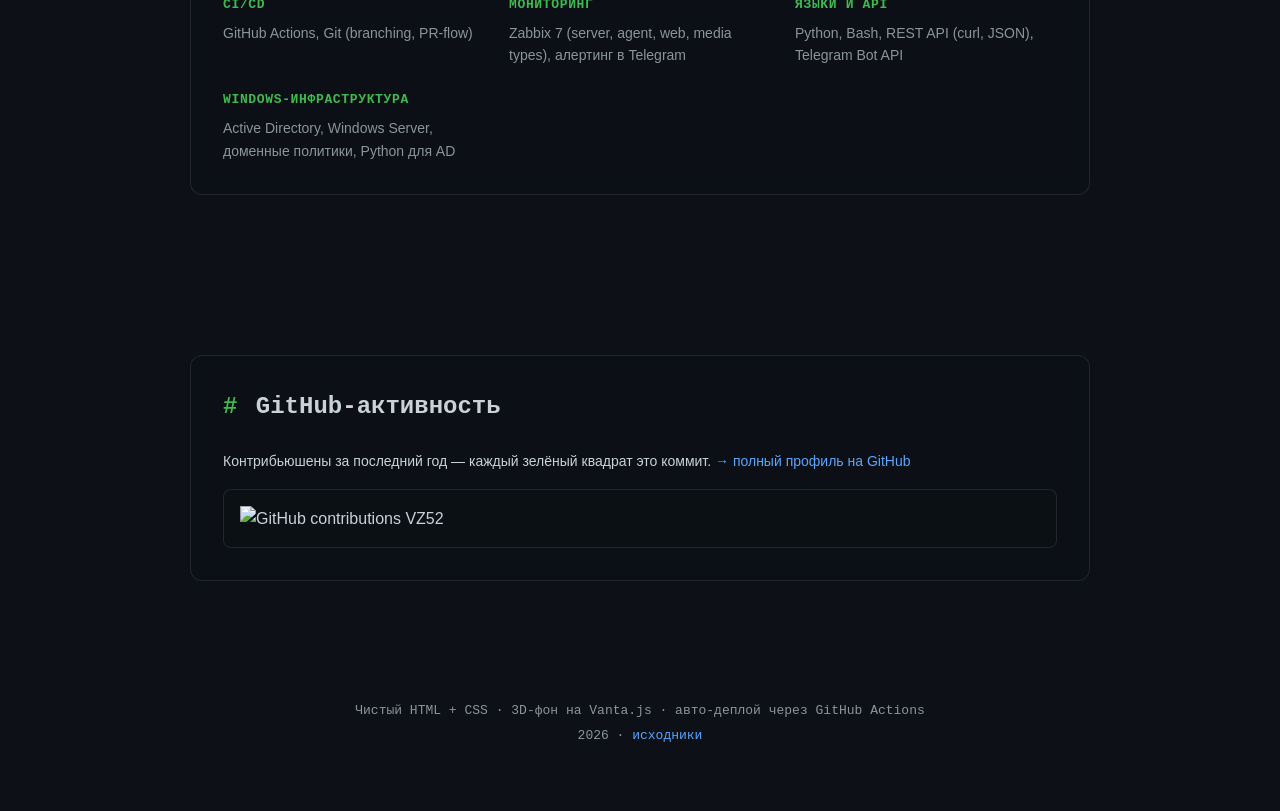
==== commit ee98aa1e: "Добавил 2 карточки: hh-job-watcher и job-search-toolkit" ====
--- a/index.html
+++ b/index.html
@@ -84,6 +84,38 @@
           <span>Ubuntu</span>
           <span>Multipass</span>
           <span>IaC</span>
+        </div>
+      </button>
+
+      <button type="button" class="card" data-project="hh-job-watcher">
+        <h3>hh-job-watcher</h3>
+        <p class="card-desc">
+          AI-бот: каждые 30 минут ходит в HH.ru OAuth API, оценивает вакансии
+          через LLM (DeepSeek / GigaChat / OpenAI / Claude) по 5 измерениям,
+          подходящие → Telegram-уведомления с разбором.
+        </p>
+        <div class="tags">
+          <span>Python</span>
+          <span>OAuth2</span>
+          <span>HH API</span>
+          <span>LLM</span>
+          <span>Telegram Bot</span>
+          <span>SQLite</span>
+        </div>
+      </button>
+
+      <button type="button" class="card" data-project="job-search-toolkit">
+        <h3>job-search-toolkit</h3>
+        <p class="card-desc">
+          Claude Code фреймворк для откликов: /apply анализирует вакансию,
+          подгоняет CV+сопроводительное, второй агент критикует, на выходе PDF.
+          Адаптация международного opensource под HH.ru.
+        </p>
+        <div class="tags">
+          <span>Claude Code</span>
+          <span>Workflow Automation</span>
+          <span>HTML→PDF</span>
+          <span>Drafter-Reviewer</span>
         </div>
       </button>
 
@@ -267,6 +299,36 @@
       github: 'https://github.com/VZ52/zabbix-ansible'
     },
 
+    'hh-job-watcher': {
+      title: 'hh-job-watcher',
+      desc: 'AI-бот, который ищет за тебя работу. Каждые 30 минут проверяет новые вакансии на HH.ru, оценивает их через LLM по 5 измерениям (skills/experience/culture/career/practical), и шлёт в Telegram только те, что реально подходят — с разбором что совпадает и где gap.',
+      features: [
+        'OAuth2 Client Credentials Grant для HH API — токен живёт 30 дней, авто-refresh',
+        'Универсальный LLM-скоринг: DeepSeek (без VPN, дёшево), GigaChat (бесплатно из РФ), OpenAI, Claude',
+        'Telegram-уведомления с карточкой: score, совпадения, gap-навыки, прямая ссылка на HH',
+        'SQLite для seen-vacancies — без повторов',
+        'Конфиг через YAML (регионы, опыт, формат работы, threshold уведомлений)',
+        'Деплой через cron / systemd-timer / Docker — на любом хосте с Python 3.10+'
+      ],
+      stack: ['Python 3.11', 'httpx', 'OAuth2', 'OpenAI SDK', 'pydantic', 'SQLite', 'HH API', 'Telegram Bot API', 'YAML'],
+      github: 'https://github.com/VZ52/hh-job-watcher'
+    },
+
+    'job-search-toolkit': {
+      title: 'job-search-toolkit',
+      desc: 'Claude Code фреймворк для подготовки откликов: /apply анализирует вакансию, оценивает fit по 5 измерениям, подгоняет CV и сопроводительное письмо, запускает второй агент-ревьюер для критики, на выходе — готовые HTML и PDF в applications/<компания>/. Адаптация международного opensource (MadsLorentzen/ai-job-search) под HH.ru без LaTeX.',
+      features: [
+        'Drafter-Reviewer workflow: два прохода LLM с критикой и правками',
+        '/apply <текст вакансии> — полный pipeline за одну команду',
+        '/upskill — gap-анализ под конкретную вакансию + план обучения',
+        '/expand — обогащение профиля из публичных GitHub-репо',
+        'HTML→PDF через Chrome headless (тот же стек что в portfolio/cv.html)',
+        'Writing-style правила под русский рынок: без канцелярита, interview backtrack test, лимиты длины'
+      ],
+      stack: ['Claude Code', 'Markdown', 'HTML', 'CSS', 'Chrome Headless', 'Workflow Design'],
+      github: 'https://github.com/VZ52/job-search-toolkit'
+    },
+
     'sysadmin-runbooks': {
       title: 'sysadmin-runbooks',
       desc: 'Сборник реальных production-инцидентов с системным подходом к диагностике: симптом → гипотезы → PowerShell-runbook → корневая причина → план фикса. Кейсы из практики работы сисадмином в сети из 33 клиник.',
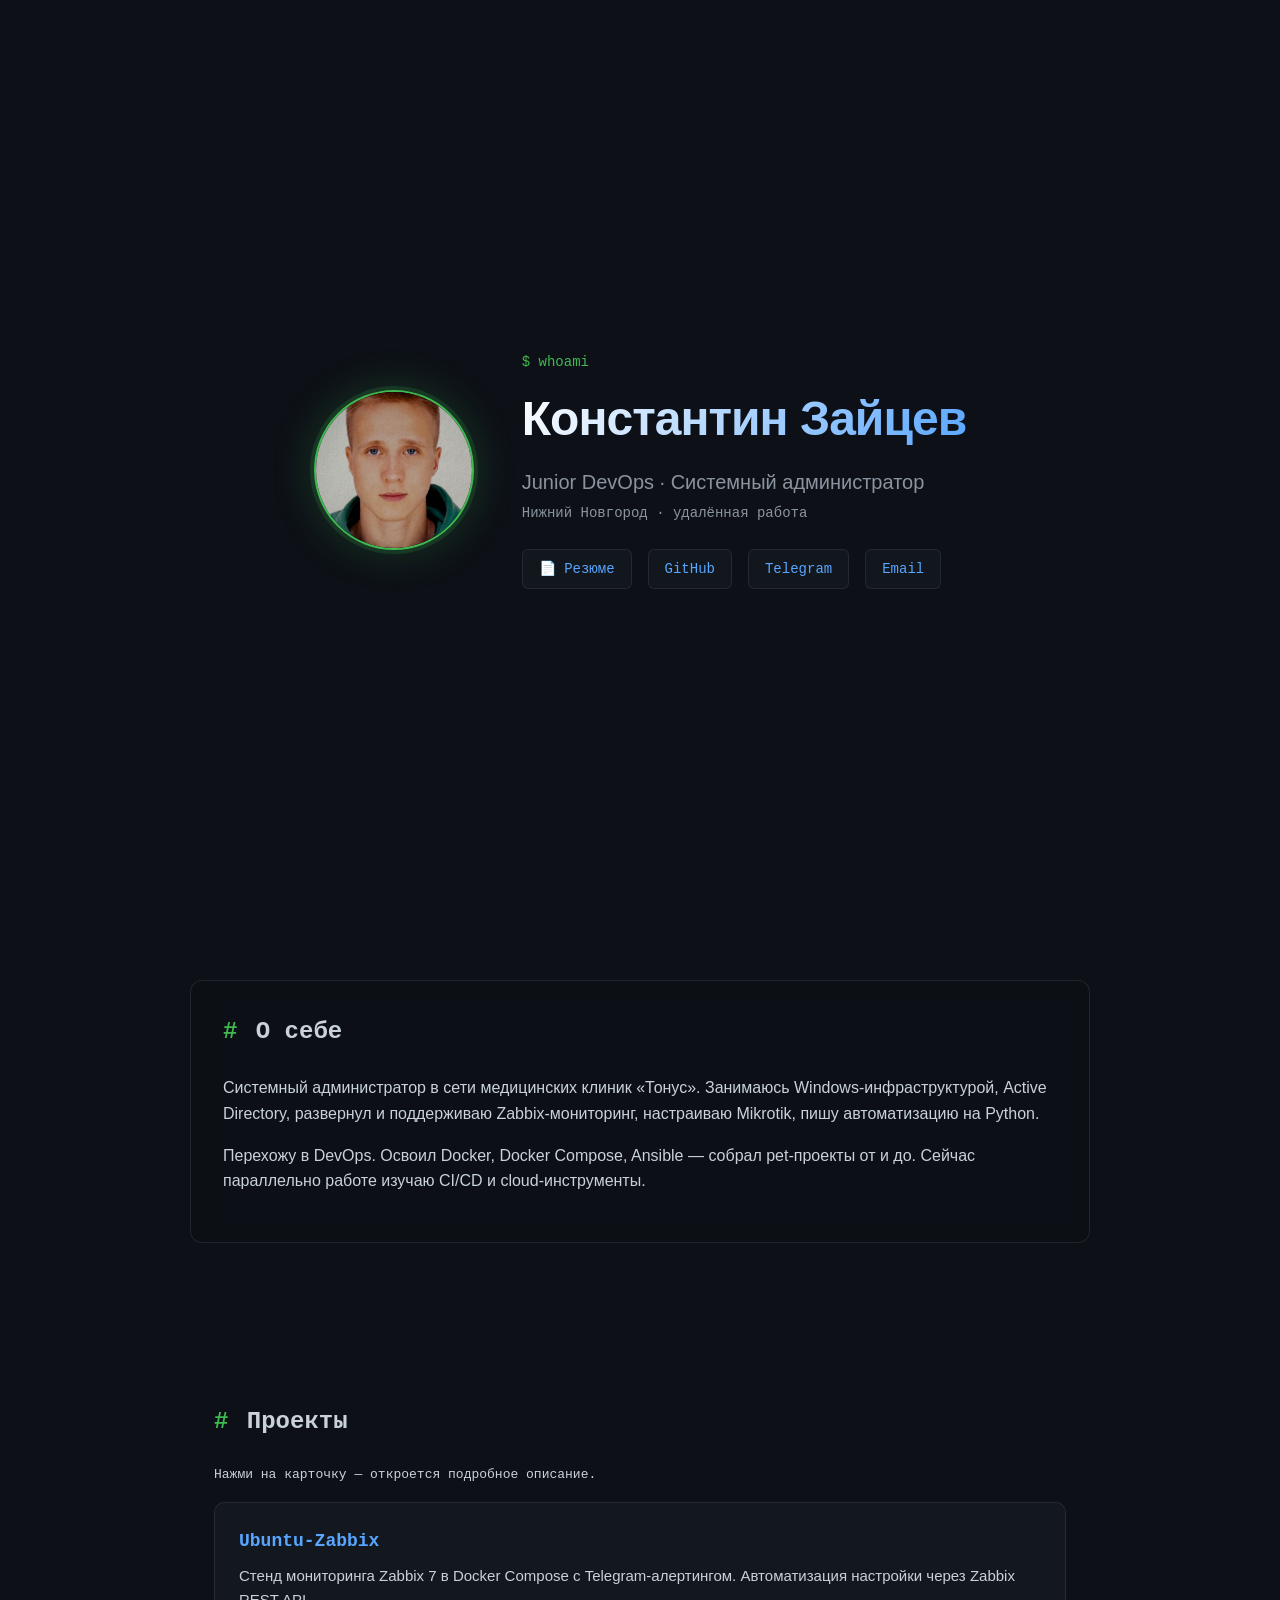
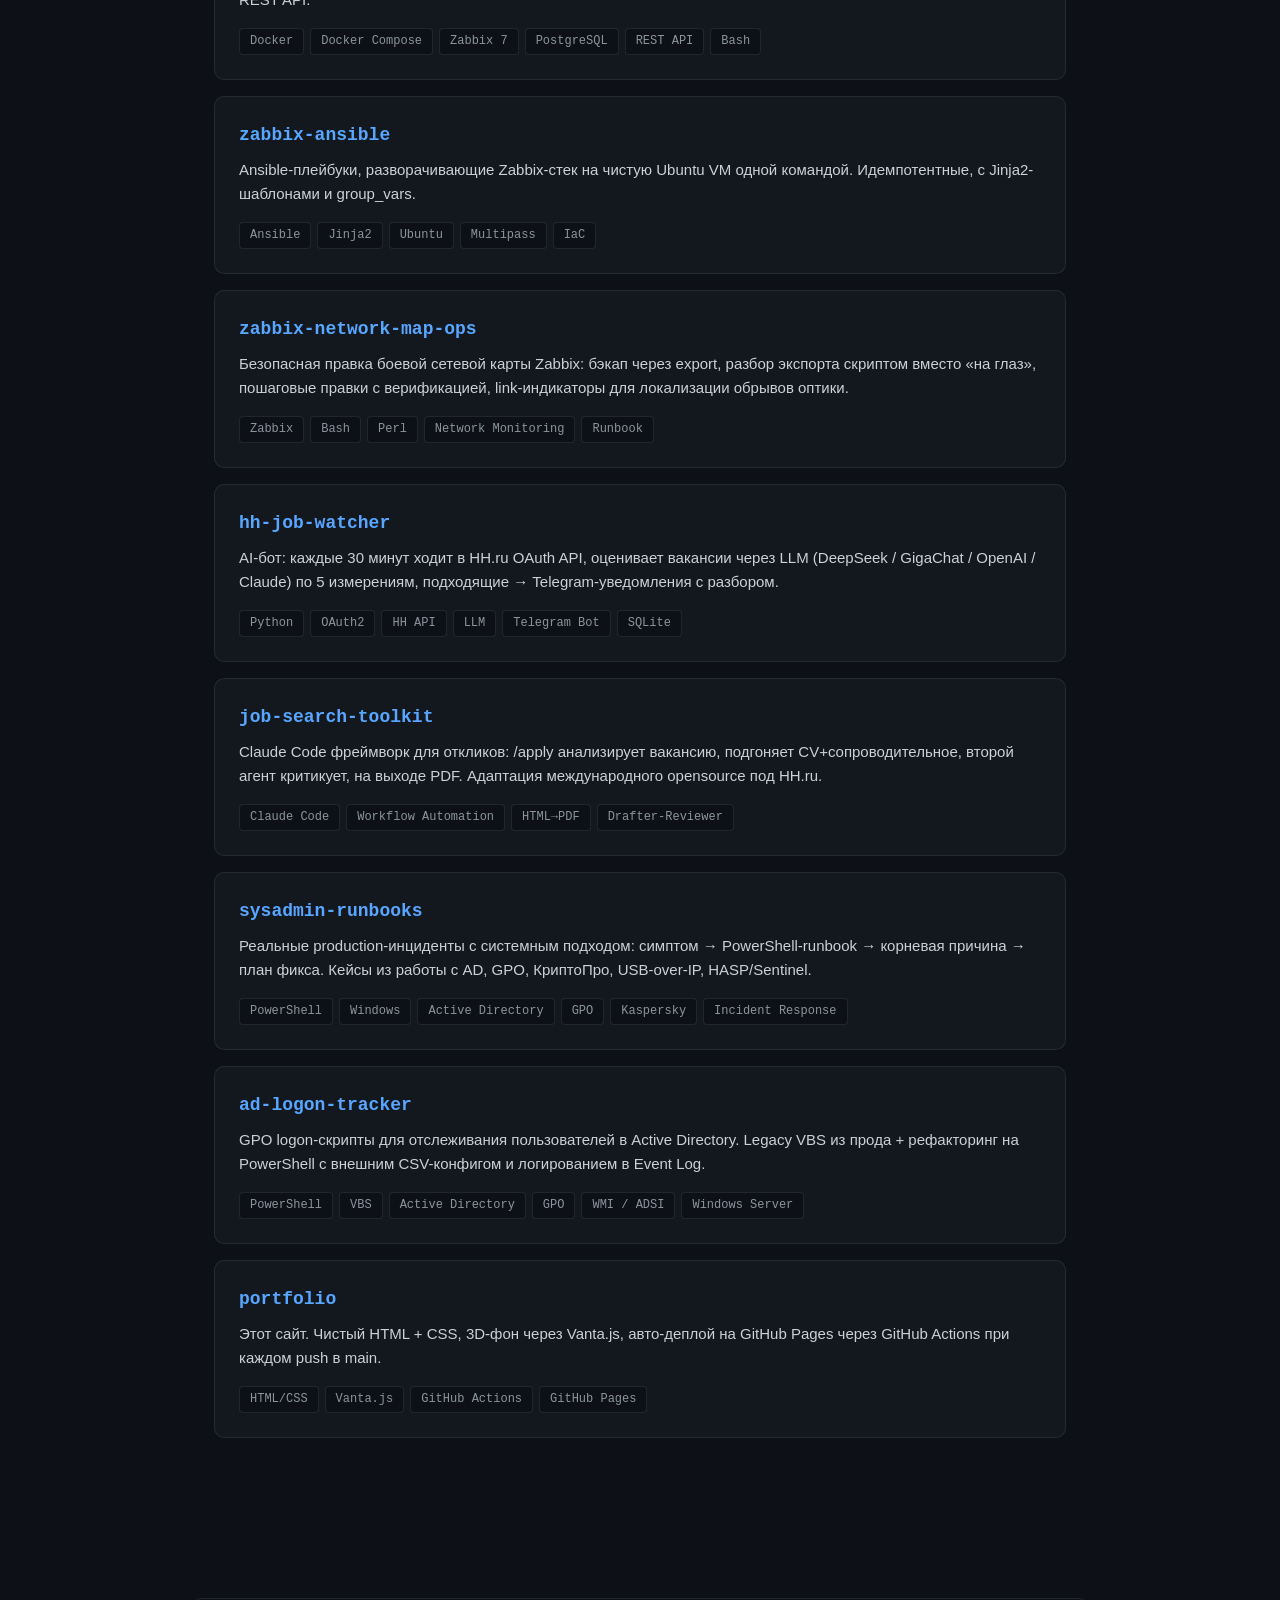
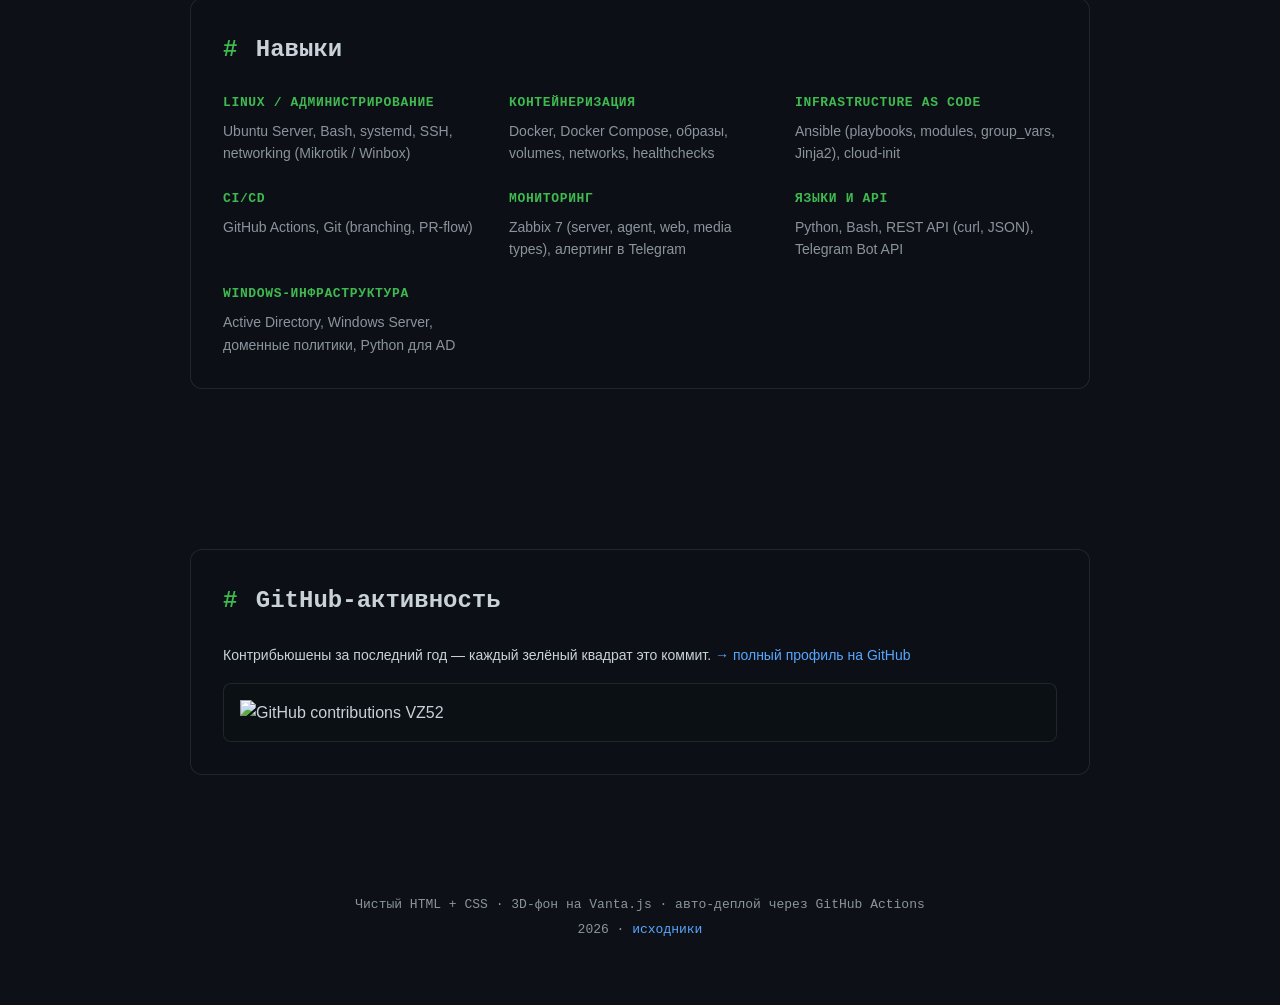
==== commit 9fb6999c: "Добавил карточку проекта zabbix-network-map-ops Co-Authored-By: Claude Opus 4.8 (1M context) <norepl" ====
--- a/index.html
+++ b/index.html
@@ -84,6 +84,22 @@
           <span>Ubuntu</span>
           <span>Multipass</span>
           <span>IaC</span>
+        </div>
+      </button>
+
+      <button type="button" class="card" data-project="zabbix-network-map-ops">
+        <h3>zabbix-network-map-ops</h3>
+        <p class="card-desc">
+          Безопасная правка боевой сетевой карты Zabbix: бэкап через export,
+          разбор экспорта скриптом вместо «на глаз», пошаговые правки с
+          верификацией, link-индикаторы для локализации обрывов оптики.
+        </p>
+        <div class="tags">
+          <span>Zabbix</span>
+          <span>Bash</span>
+          <span>Perl</span>
+          <span>Network Monitoring</span>
+          <span>Runbook</span>
         </div>
       </button>
 
@@ -299,18 +315,36 @@
       github: 'https://github.com/VZ52/zabbix-ansible'
     },
 
+    'zabbix-network-map-ops': {
+      title: 'zabbix-network-map-ops',
+      desc: 'Реальная задача с работы: перенастроить оптические аплинки на магистральной сетевой карте Zabbix (~190 элементов) без простоев и без правок вслепую. Главное в кейсе — инженерный процесс: бэкап до правок, достоверная топология из данных, проверка каждого шага, диагностика обрывов до конкретного порта.',
+      features: [
+        'Backup-first: Export карты перед любой правкой = точка отката через Import',
+        'parse-map-links.sh: разбор XML-экспорта (Perl) — сопоставляет selementid→label и печатает все связи по именам + привязанные триггеры',
+        'Разбор выявил, что узлы из устной постановки отсутствуют на открытой карте → правки не начали, нашли правильную карту (избежали тихой поломки боевого мониторинга)',
+        'Пошаговые идемпотентные правки с проверкой таблицы Links после каждой операции',
+        'Link-индикаторы (триггеры Interface etherX: Link down) → линия на карте краснеет ровно на упавшем сегменте (порт 3 / порт 4)',
+        'Финальная верификация: повторный Export + разбор тем же скриптом, сверка с целевым состоянием'
+      ],
+      stack: ['Zabbix 6.0', 'Bash', 'Perl', 'XML', 'Network Monitoring', 'SNMP', 'Runbook'],
+      github: 'https://github.com/VZ52/zabbix-network-map-ops'
+    },
+
     'hh-job-watcher': {
       title: 'hh-job-watcher',
-      desc: 'AI-бот, который ищет за тебя работу. Каждые 30 минут проверяет новые вакансии на HH.ru, оценивает их через LLM по 5 измерениям (skills/experience/culture/career/practical), и шлёт в Telegram только те, что реально подходят — с разбором что совпадает и где gap.',
-      features: [
-        'OAuth2 Client Credentials Grant для HH API — токен живёт 30 дней, авто-refresh',
-        'Универсальный LLM-скоринг: DeepSeek (без VPN, дёшево), GigaChat (бесплатно из РФ), OpenAI, Claude',
-        'Telegram-уведомления с карточкой: score, совпадения, gap-навыки, прямая ссылка на HH',
-        'SQLite для seen-vacancies — без повторов',
-        'Конфиг через YAML (регионы, опыт, формат работы, threshold уведомлений)',
-        'Деплой через cron / systemd-timer / Docker — на любом хосте с Python 3.10+'
-      ],
-      stack: ['Python 3.11', 'httpx', 'OAuth2', 'OpenAI SDK', 'pydantic', 'SQLite', 'HH API', 'Telegram Bot API', 'YAML'],
+      desc: 'Production-deployed AI-бот для поиска работы. Развёрнут на VPS (Timeweb / Ubuntu 22.04) с автозапуском через systemd. Каждые 30 минут ищет новые вакансии через HH OAuth API, оценивает через DeepSeek по 5 измерениям, релевантные шлёт в Telegram с inline-кнопками. По клику «✅ Откликнуться» бот за 10 секунд генерирует tailored сопроводительное письмо под эту вакансию и присылает готовое к копированию.',
+      features: [
+        'OAuth 2.0 обоих типов: Client Credentials (поиск) + Authorization Code Grant с локальным callback-сервером (юзер-данные)',
+        'Production-deployment: cron для поиска + systemd-юнит для always-on listener с авторестартом',
+        'SOCKS5-прокси точечно для api.telegram.org (обход блокировки маршрута на российских VPS); HH и DeepSeek — напрямую',
+        'Inline-клавиатура в Telegram: ✅ Откликнуться / ❌ Пропустить / 🔗 Открыть на HH; long-polling listener реагирует за секунды',
+        'Tailored сопроводительные через DeepSeek — жёсткий промпт «production / pet / изучаю» без приукрашивания опыта',
+        'Универсальный LLM-слой: DeepSeek / GigaChat / OpenAI / Claude — переключается через ENV',
+        'Observability: Prometheus + Pushgateway (для cron-job) + Grafana с 9-панельным дашбордом. Метрики через prometheus_client, инструментированы Counter / Gauge / Histogram',
+        'SQLite для дедупликации (seen vacancies + tg_offset для long polling)',
+        'Конфиг через YAML + ENV, никаких хардкодов; .env и токены строго в .gitignore'
+      ],
+      stack: ['Python 3.10+', 'httpx + SOCKS5', 'OAuth 2.0', 'OpenAI SDK', 'pydantic', 'SQLite', 'HH API', 'Telegram Bot API', 'systemd', 'cron', 'Prometheus', 'Grafana', 'Docker Compose', 'YAML'],
       github: 'https://github.com/VZ52/hh-job-watcher'
     },
 
